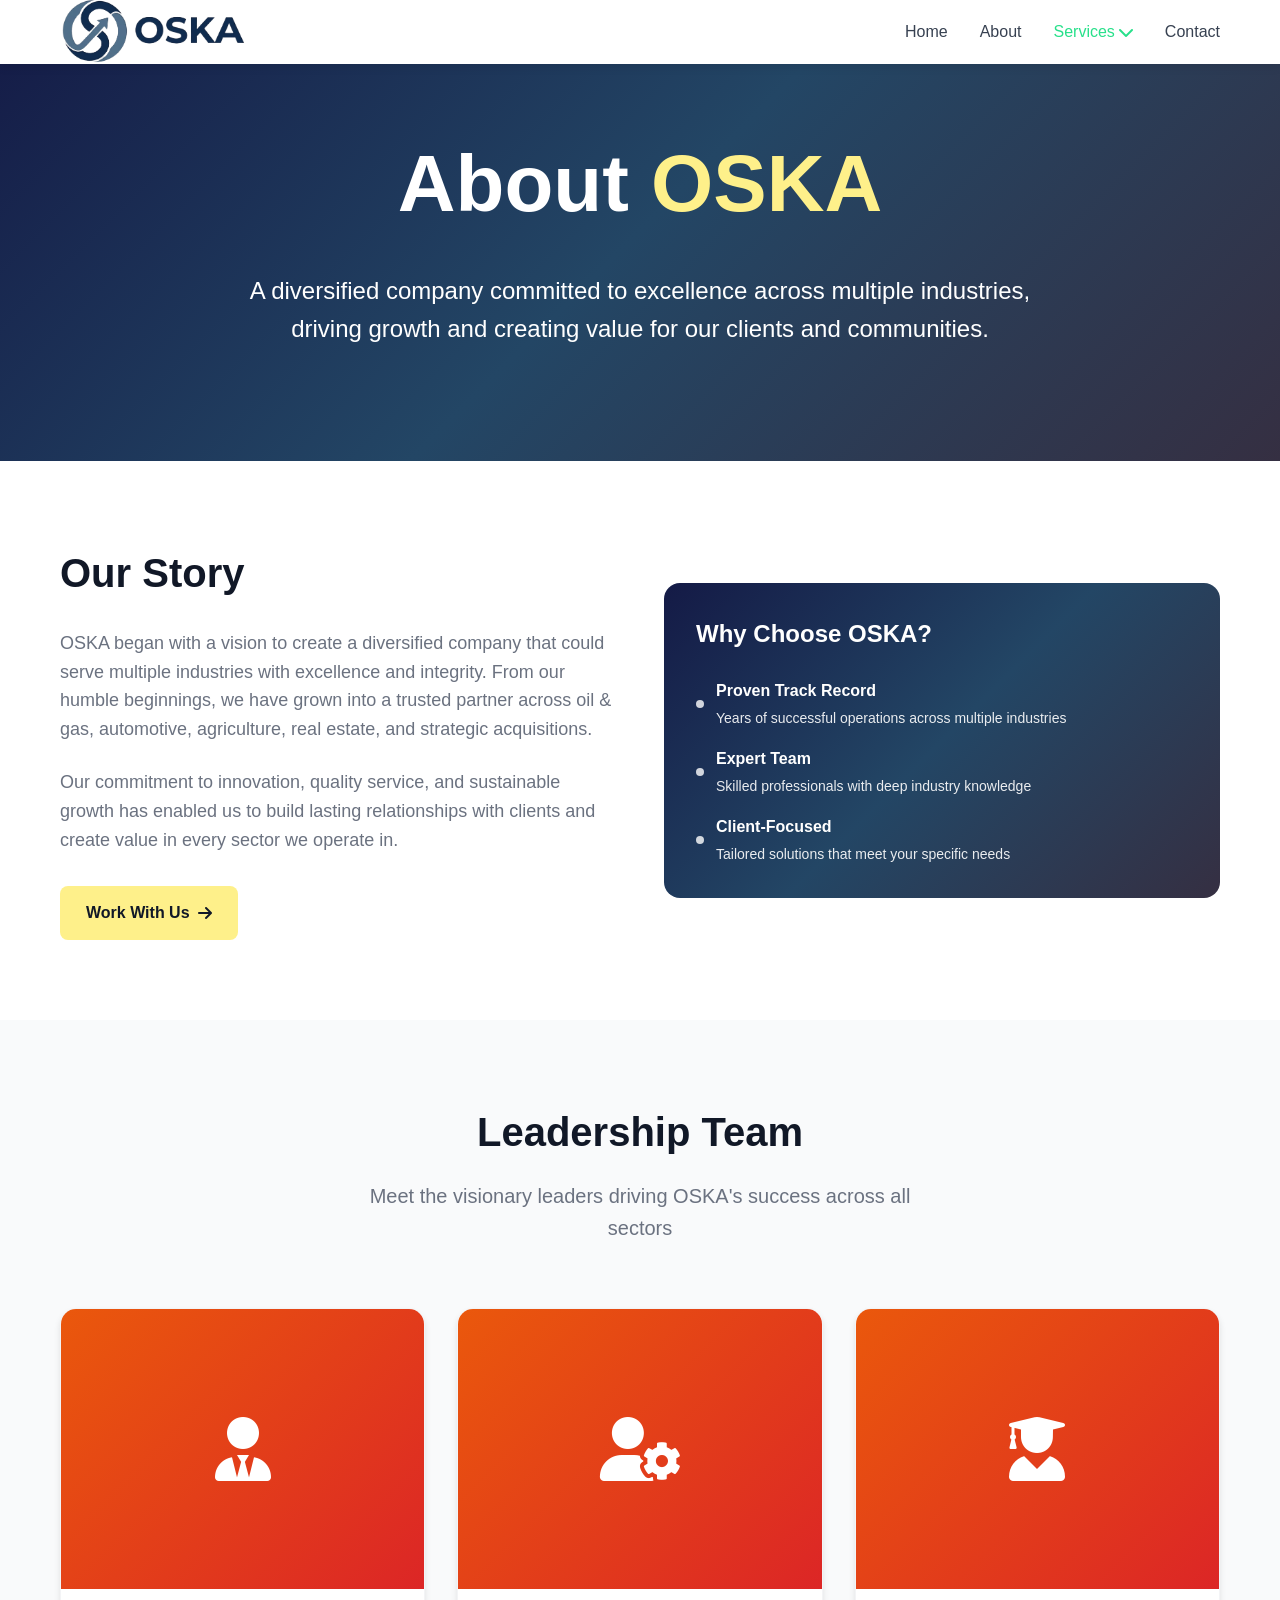
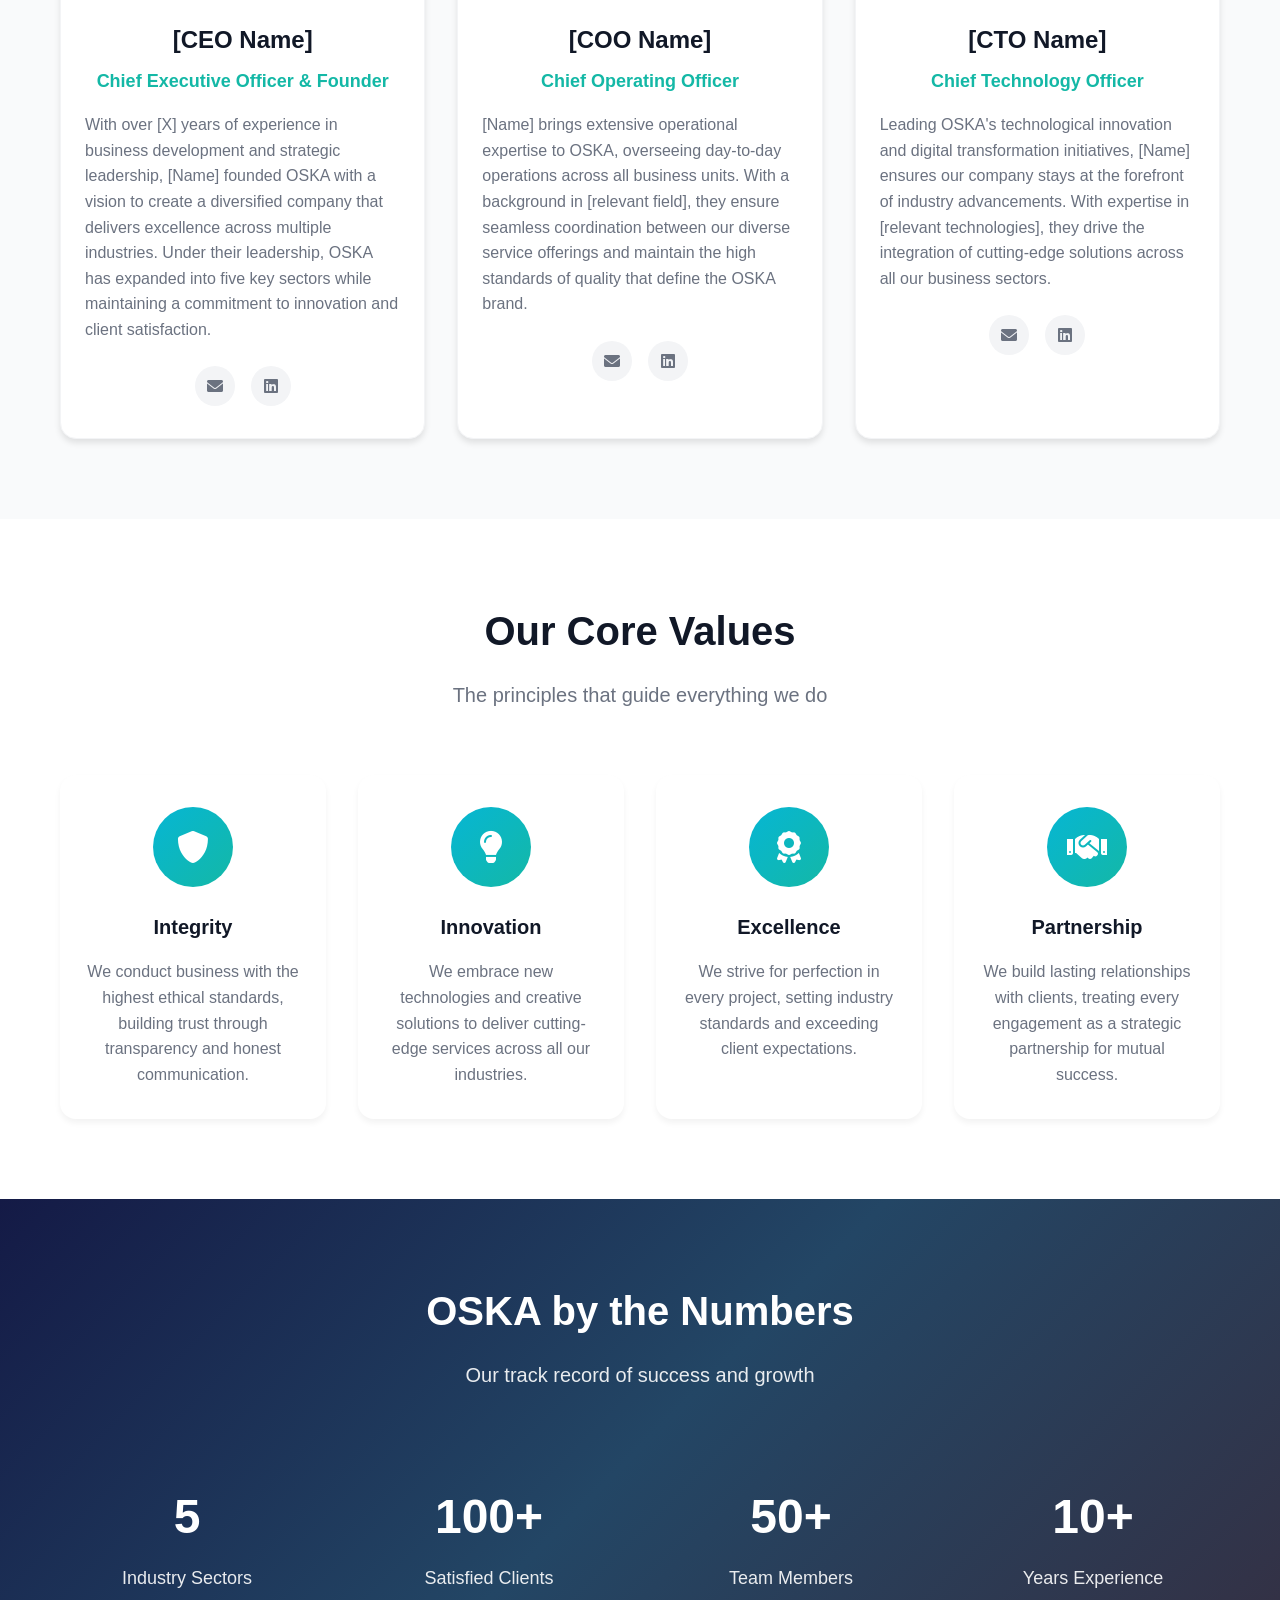
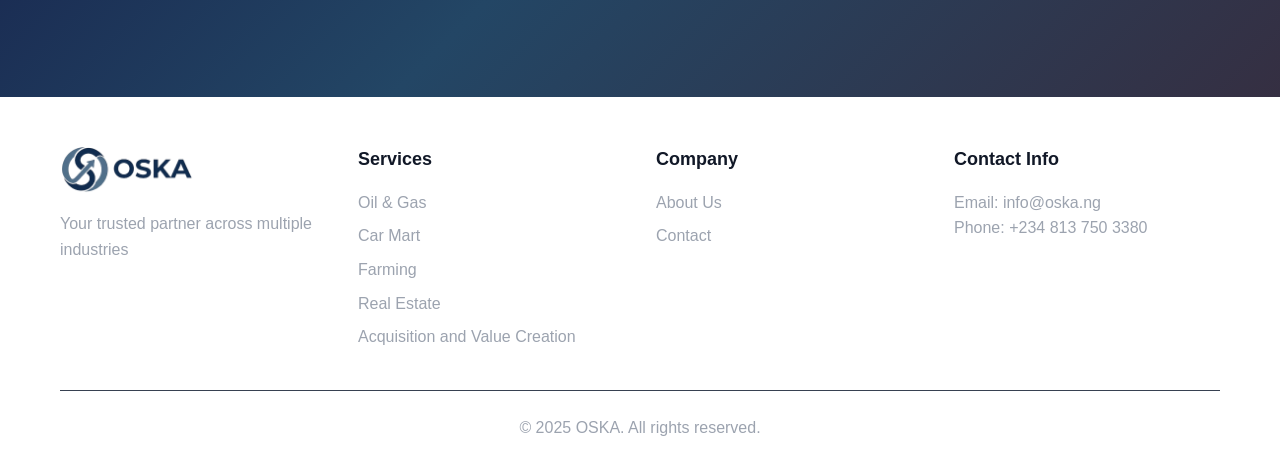
==== about.html @ 134cf992 "first commit" ====
<!doctype html>
<html lang="en">
  <head>
    <meta charset="UTF-8" />
    <meta name="viewport" content="width=device-width, initial-scale=1.0" />
    <title>About OSKA - Leadership & Company Profile</title>
    <link rel="stylesheet" href="styles.css" />
    <link
      href="https://cdnjs.cloudflare.com/ajax/libs/font-awesome/6.0.0/css/all.min.css"
      rel="stylesheet"
    />
    <style>
      /* Additional styles for leadership section */
      .leadership-grid {
        display: grid;
        grid-template-columns: repeat(auto-fit, minmax(320px, 1fr));
        gap: 32px;
      }

      .leader-card {
        background: white;
        border-radius: 16px;
        overflow: hidden;
        box-shadow: 0 4px 6px rgba(0, 0, 0, 0.1);
        transition: all 0.3s;
        border: 1px solid #f3f4f6;
      }

      .leader-card:hover {
        transform: translateY(-8px);
        box-shadow: 0 20px 25px rgba(0, 0, 0, 0.15);
      }

      .leader-image {
        width: 100%;
        height: 280px;
        background: linear-gradient(135deg, #ea580c, #dc2626);
        display: flex;
        align-items: center;
        justify-content: center;
        color: white;
        font-size: 4rem;
        position: relative;
      }

      .leader-image.coo {
        background: linear-gradient(135deg, #8b5cf6, #ec4899);
      }

      .leader-image.cto {
        background: linear-gradient(135deg, #06b6d4, #14b8a6);
      }

      .leader-info {
        padding: 32px 24px;
        text-align: center;
      }

      .leader-name {
        font-size: 1.5rem;
        font-weight: bold;
        color: #111827;
        margin-bottom: 8px;
      }

      .leader-title {
        font-size: 1.125rem;
        color: #14b8a6;
        font-weight: 600;
        margin-bottom: 16px;
      }

      .leader-bio {
        color: #6b7280;
        line-height: 1.6;
        margin-bottom: 24px;
        text-align: left;
      }

      .leader-contact {
        display: flex;
        justify-content: center;
        gap: 16px;
      }

      .contact-link {
        width: 40px;
        height: 40px;
        border-radius: 50%;
        background: #f3f4f6;
        display: flex;
        align-items: center;
        justify-content: center;
        color: #6b7280;
        text-decoration: none;
        transition: all 0.3s;
      }

      .contact-link:hover {
        background: #ea580c;
        color: white;
        transform: translateY(-2px);
      }

      .stats-section {
        background: linear-gradient(135deg, #141a46, #234665, #352f42);
        color: white;
        text-align: center;
      }

      .stats-grid {
        display: grid;
        grid-template-columns: repeat(auto-fit, minmax(200px, 1fr));
        gap: 48px;
      }

      .stat-item {
        padding: 24px;
      }

      .stat-number {
        font-size: 3rem;
        font-weight: bold;
        margin-bottom: 8px;
        display: block;
      }

      .stat-label {
        font-size: 1.125rem;
        opacity: 0.9;
      }

      @media (max-width: 768px) {
        .leadership-grid {
          grid-template-columns: 1fr;
        }

        .stats-grid {
          grid-template-columns: repeat(2, 1fr);
          gap: 32px;
        }
      }
    </style>
  </head>
  <body>
    <!-- Navigation -->
    <nav class="navbar">
      <div class="nav-container">
        <div class="nav-brand">
          <a href="index.html" class="brand-link">
            <img src="assets/oska-logo.png" alt="OSKA Logo" class="logo-img" />
          </a>
        </div>
        <div class="nav-menu" id="nav-menu">
          <a href="index.html" class="nav-link">Home</a>
          <a href="about.html" class="nav-link active">About</a>
          <div class="nav-dropdown">
            <a href="#" class="nav-link dropdown-toggle"
              >Services <i class="fas fa-chevron-down"></i
            ></a>
            <div class="dropdown-menu">
              <a href="services/oil-gas.html" class="dropdown-item"
                >Oil & Gas Services</a
              >
              <a href="services/car-mart.html" class="dropdown-item"
                >Car Mart</a
              >
              <a href="services/farming.html" class="dropdown-item"
                >Farming Concepts</a
              >
              <a href="services/bricks-keys.html" class="dropdown-item"
                >Bricks & Keys</a
              >
              <a href="services/acquisition.html" class="dropdown-item"
                >Acquisition & Value Creation</a
              >
            </div>
          </div>
          <a href="contact.html" class="nav-link">Contact</a>
        </div>
        <div class="nav-toggle" id="nav-toggle">
          <span class="bar"></span>
          <span class="bar"></span>
          <span class="bar"></span>
        </div>
      </div>
    </nav>

    <!-- Hero Section -->
    <section class="hero hero-about">
      <div class="container">
        <div class="hero-content">
          <h1 class="hero-title">About <span class="highlight">OSKA</span></h1>
          <p class="hero-subtitle">
            A diversified company committed to excellence across multiple
            industries, driving growth and creating value for our clients and
            communities.
          </p>
        </div>
      </div>
    </section>

    <!-- Company Story Section -->
    <section class="section">
      <div class="container">
        <div class="features-grid">
          <div>
            <h2
              class="section-title"
              style="text-align: left; margin-bottom: 24px"
            >
              Our Story
            </h2>
            <p style="font-size: 1.125rem; color: #6b7280; margin-bottom: 24px">
              OSKA began with a vision to create a diversified company that
              could serve multiple industries with excellence and integrity.
              From our humble beginnings, we have grown into a trusted partner
              across oil & gas, automotive, agriculture, real estate, and
              strategic acquisitions.
            </p>
            <p style="font-size: 1.125rem; color: #6b7280; margin-bottom: 32px">
              Our commitment to innovation, quality service, and sustainable
              growth has enabled us to build lasting relationships with clients
              and create value in every sector we operate in.
            </p>
            <a href="contact.html" class="btn btn-primary">
              Work With Us
              <i class="fas fa-arrow-right"></i>
            </a>
          </div>
          <div class="feature-highlight">
            <h3>Why Choose OSKA?</h3>
            <ul class="highlight-list">
              <li class="highlight-item">
                <div class="highlight-bullet"></div>
                <div>
                  <h4 style="font-weight: 600; margin-bottom: 4px">
                    Proven Track Record
                  </h4>
                  <p style="font-size: 0.875rem; opacity: 0.9">
                    Years of successful operations across multiple industries
                  </p>
                </div>
              </li>
              <li class="highlight-item">
                <div class="highlight-bullet"></div>
                <div>
                  <h4 style="font-weight: 600; margin-bottom: 4px">
                    Expert Team
                  </h4>
                  <p style="font-size: 0.875rem; opacity: 0.9">
                    Skilled professionals with deep industry knowledge
                  </p>
                </div>
              </li>
              <li class="highlight-item">
                <div class="highlight-bullet"></div>
                <div>
                  <h4 style="font-weight: 600; margin-bottom: 4px">
                    Client-Focused
                  </h4>
                  <p style="font-size: 0.875rem; opacity: 0.9">
                    Tailored solutions that meet your specific needs
                  </p>
                </div>
              </li>
            </ul>
          </div>
        </div>
      </div>
    </section>

    <!-- Leadership Team Section -->
    <section class="features-section">
      <div class="container">
        <div class="section-header">
          <h2 class="section-title">Leadership Team</h2>
          <p class="section-subtitle">
            Meet the visionary leaders driving OSKA's success across all sectors
          </p>
        </div>
        <div class="leadership-grid">
          <!-- CEO/Founder -->
          <div class="leader-card">
            <div class="leader-image">
              <i class="fas fa-user-tie"></i>
            </div>
            <div class="leader-info">
              <h3 class="leader-name">[CEO Name]</h3>
              <p class="leader-title">Chief Executive Officer & Founder</p>
              <p class="leader-bio">
                With over [X] years of experience in business development and
                strategic leadership, [Name] founded OSKA with a vision to
                create a diversified company that delivers excellence across
                multiple industries. Under their leadership, OSKA has expanded
                into five key sectors while maintaining a commitment to
                innovation and client satisfaction.
              </p>
              <div class="leader-contact">
                <a href="mailto:ceo@oska.ng" class="contact-link">
                  <i class="fas fa-envelope"></i>
                </a>
                <a href="#" class="contact-link">
                  <i class="fab fa-linkedin"></i>
                </a>
              </div>
            </div>
          </div>

          <!-- COO -->
          <div class="leader-card">
            <div class="leader-image">
              <i class="fas fa-user-cog"></i>
              <!-- Replace with actual image: <img src="images/coo-photo.jpg" alt="COO Name"> -->
            </div>
            <div class="leader-info">
              <h3 class="leader-name">[COO Name]</h3>
              <p class="leader-title">Chief Operating Officer</p>
              <p class="leader-bio">
                [Name] brings extensive operational expertise to OSKA,
                overseeing day-to-day operations across all business units. With
                a background in [relevant field], they ensure seamless
                coordination between our diverse service offerings and maintain
                the high standards of quality that define the OSKA brand.
              </p>
              <div class="leader-contact">
                <a href="mailto:operations@oska.ng" class="contact-link">
                  <i class="fas fa-envelope"></i>
                </a>
                <a href="#" class="contact-link">
                  <i class="fab fa-linkedin"></i>
                </a>
              </div>
            </div>
          </div>

          <!-- CTO/Technical Director -->
          <div class="leader-card">
            <div class="leader-image">
              <i class="fas fa-user-graduate"></i>
              <!-- Replace with actual image: <img src="images/cto-photo.jpg" alt="CTO Name"> -->
            </div>
            <div class="leader-info">
              <h3 class="leader-name">[CTO Name]</h3>
              <p class="leader-title">Chief Technology Officer</p>
              <p class="leader-bio">
                Leading OSKA's technological innovation and digital
                transformation initiatives, [Name] ensures our company stays at
                the forefront of industry advancements. With expertise in
                [relevant technologies], they drive the integration of
                cutting-edge solutions across all our business sectors.
              </p>
              <div class="leader-contact">
                <a href="mailto:technology@oska.ng" class="contact-link">
                  <i class="fas fa-envelope"></i>
                </a>
                <a href="#" class="contact-link">
                  <i class="fab fa-linkedin"></i>
                </a>
              </div>
            </div>
          </div>
        </div>
      </div>
    </section>

    <!-- Company Values Section -->
    <section class="section">
      <div class="container">
        <div class="section-header">
          <h2 class="section-title">Our Core Values</h2>
          <p class="section-subtitle">
            The principles that guide everything we do
          </p>
        </div>
        <div class="values-grid">
          <div class="value-item">
            <div class="value-icon">
              <i class="fas fa-shield-alt"></i>
            </div>
            <h3 class="value-title">Integrity</h3>
            <p class="value-description">
              We conduct business with the highest ethical standards, building
              trust through transparency and honest communication.
            </p>
          </div>

          <div class="value-item">
            <div class="value-icon">
              <i class="fas fa-lightbulb"></i>
            </div>
            <h3 class="value-title">Innovation</h3>
            <p class="value-description">
              We embrace new technologies and creative solutions to deliver
              cutting-edge services across all our industries.
            </p>
          </div>

          <div class="value-item">
            <div class="value-icon">
              <i class="fas fa-award"></i>
            </div>
            <h3 class="value-title">Excellence</h3>
            <p class="value-description">
              We strive for perfection in every project, setting industry
              standards and exceeding client expectations.
            </p>
          </div>

          <div class="value-item">
            <div class="value-icon">
              <i class="fas fa-handshake"></i>
            </div>
            <h3 class="value-title">Partnership</h3>
            <p class="value-description">
              We build lasting relationships with clients, treating every
              engagement as a strategic partnership for mutual success.
            </p>
          </div>
        </div>
      </div>
    </section>

    <!-- Company Stats Section -->
    <section class="section stats-section">
      <div class="container">
        <div class="section-header">
          <h2 class="section-title" style="color: white">
            OSKA by the Numbers
          </h2>
          <p class="section-subtitle" style="color: rgba(255, 255, 255, 0.9)">
            Our track record of success and growth
          </p>
        </div>
        <div class="stats-grid">
          <div class="stat-item">
            <span class="stat-number">5</span>
            <span class="stat-label">Industry Sectors</span>
          </div>
          <div class="stat-item">
            <span class="stat-number">100+</span>
            <span class="stat-label">Satisfied Clients</span>
          </div>
          <div class="stat-item">
            <span class="stat-number">50+</span>
            <span class="stat-label">Team Members</span>
          </div>
          <div class="stat-item">
            <span class="stat-number">10+</span>
            <span class="stat-label">Years Experience</span>
          </div>
        </div>
      </div>
    </section>

    <!-- Footer -->
    <footer class="footer">
      <div class="container">
        <div class="footer-content">
          <div class="footer-section">
            <div class="footer-brand">
              <img
                src="assets/oska-logo.png"
                alt="OSKA Logo"
                class="logo-img"
              />
            </div>
            <p>Your trusted partner across multiple industries</p>
          </div>
          <div class="footer-section">
            <h3>Services</h3>
            <ul>
              <li><a href="services/oil-gas.html">Oil & Gas</a></li>
              <li><a href="services/car-mart.html">Car Mart</a></li>
              <li><a href="services/farming.html">Farming</a></li>
              <li><a href="services/bricks-keys.html">Real Estate</a></li>
              <li>
                <a href="services/acquisition.html"
                  >Acquisition and Value Creation</a
                >
              </li>
            </ul>
          </div>
          <div class="footer-section">
            <h3>Company</h3>
            <ul>
              <li><a href="about.html">About Us</a></li>
              <li><a href="contact.html">Contact</a></li>
            </ul>
          </div>
          <div class="footer-section">
            <h3>Contact Info</h3>
            <p>
              Email: info@oska.ng<br />
              Phone: +234 813 750 3380
            </p>
          </div>
        </div>
        <div class="footer-bottom">
          <p>&copy; 2025 OSKA. All rights reserved.</p>
        </div>
      </div>
    </footer>

    <script src="script.js"></script>
  </body>
</html>
---- styles.css ----
/* Reset and Base Styles */
* {
  margin: 0;
  padding: 0;
  box-sizing: border-box;
}

body {
  font-family:
    -apple-system, BlinkMacSystemFont, "Segoe UI", Roboto, sans-serif;
  line-height: 1.6;
  color: #333;
}

.container {
  max-width: 1200px;
  margin: 0 auto;
  padding: 0 20px;
}

/* Navigation */
.navbar {
  background: white;
  box-shadow: 0 2px 10px rgba(0, 0, 0, 0.1);
  position: fixed;
  top: 0;
  width: 100%;
  z-index: 1000;
}

.nav-container {
  max-width: 1200px;
  margin: 0 auto;
  padding: 0 20px;
  display: flex;
  justify-content: space-between;
  align-items: center;
  height: 64px;
}

.nav-brand .brand-link {
  display: flex;
  align-items: center;
  text-decoration: none;
  color: #ea580c;
  font-size: 24px;
  font-weight: bold;
}

.nav-brand .logo-img {
  height: 70px;
  width: auto;
  margin-right: 8px;
}

.nav-brand i {
  margin-right: 8px;
  font-size: 28px;
}

.brand-text {
  background: linear-gradient(135deg, #ea580c, #dc2626);
  -webkit-background-clip: text;
  -webkit-text-fill-color: transparent;
  background-clip: text;
}

.nav-menu {
  display: flex;
  align-items: center;
  gap: 32px;
}

.nav-link {
  text-decoration: none;
  color: #374151;
  font-weight: 500;
  transition: color 0.3s;
  position: relative;
}

.nav-link:hover,
.nav-link.active {
  color: #27e08a;
}

.nav-dropdown {
  position: relative;
}

.dropdown-toggle {
  display: flex;
  align-items: center;
  gap: 4px;
}

.dropdown-menu {
  position: absolute;
  top: 100%;
  left: 0;
  background: white;
  box-shadow: 0 10px 25px rgba(0, 0, 0, 0.1);
  border-radius: 8px;
  padding: 8px 0;
  min-width: 250px;
  opacity: 0;
  visibility: hidden;
  transform: translateY(-10px);
  transition: all 0.3s;
}

.nav-dropdown:hover .dropdown-menu {
  opacity: 1;
  visibility: visible;
  transform: translateY(0);
}

.dropdown-item {
  display: block;
  padding: 12px 16px;
  text-decoration: none;
  color: #374151;
  font-size: 14px;
  transition: background 0.3s;
}

.dropdown-item:hover {
  background: #f3f4f6;
}

.nav-toggle {
  display: none;
  flex-direction: column;
  cursor: pointer;
}

.bar {
  width: 25px;
  height: 3px;
  background: #374151;
  margin: 3px 0;
  transition: 0.3s;
}

/* Hero Sections */
.hero {
  padding: 120px 0 80px;
  text-align: center;
  color: white;
}

.hero-home {
  background: linear-gradient(135deg, #141a46, #234665, #352f42);
}

.hero-about {
  background: linear-gradient(135deg, #141a46, #234665, #352f42);
}

.hero-contact {
  background: linear-gradient(135deg, #141a46, #234665, #352f42);
}

.hero-oil-gas {
  background:
    linear-gradient(rgba(0, 0, 0, 0.6), rgba(0, 0, 0, 0.4)),
    url("https://images.unsplash.com/photo-1578662996442-48f60103fc96?ixlib=rb-4.0.3&auto=format&fit=crop&w=2070&q=80")
      center / cover;
}

.hero-car-mart {
  background:
    linear-gradient(rgba(0, 0, 0, 0.5), rgba(0, 0, 0, 0.3)),
    url("https://images.unsplash.com/photo-1558618666-fcd25c85cd64?ixlib=rb-4.0.3&auto=format&fit=crop&w=2070&q=80")
      center / cover;
}

.hero-farming {
  background:
    linear-gradient(rgba(0, 0, 0, 0.4), rgba(0, 0, 0, 0.2)),
    url("https://images.unsplash.com/photo-1500937386664-56d1dfef3854?ixlib=rb-4.0.3&auto=format&fit=crop&w=2070&q=80")
      center / cover;
}

.hero-bricks-keys {
  background:
    linear-gradient(rgba(0, 0, 0, 0.5), rgba(0, 0, 0, 0.3)),
    url("https://images.unsplash.com/photo-1560518883-ce09059eeffa?ixlib=rb-4.0.3&auto=format&fit=crop&w=2070&q=80")
      center / cover;
}

.hero-acquisition {
  background:
    linear-gradient(rgba(0, 0, 0, 0.6), rgba(0, 0, 0, 0.4)),
    url("https://images.unsplash.com/photo-1507003211169-0a1dd7228f2d?ixlib=rb-4.0.3&auto=format&fit=crop&w=2070&q=80")
      center / cover;
}

.hero-title {
  font-size: clamp(3rem, 8vw, 5rem);
  font-weight: bold;
  margin-bottom: 24px;
}

.highlight {
  color: #fef08a;
}

.hero-subtitle {
  font-size: clamp(1.125rem, 3vw, 1.5rem);
  margin-bottom: 32px;
  max-width: 800px;
  margin-left: auto;
  margin-right: auto;
}

.hero-buttons {
  display: flex;
  gap: 16px;
  justify-content: center;
  flex-wrap: wrap;
}

/* Buttons */
.btn {
  display: inline-flex;
  align-items: center;
  gap: 8px;
  padding: 12px 24px;
  border-radius: 8px;
  text-decoration: none;
  font-weight: 600;
  transition: all 0.3s;
  border: 2px solid transparent;
}

.btn-primary {
  background: #fef08a;
  color: #111827;
}

.btn-primary:hover {
  background: #fbbf24;
  transform: translateY(-2px);
}

.btn-outline {
  border: 2px solid white;
  color: white;
}

.btn-outline:hover {
  background: white;
  color: #111827;
}

.btn-white {
  background: white;
  color: #8b5cf6;
}

.btn-white:hover {
  background: #f3f4f6;
}

/* Sections */
.section {
  padding: 80px 0;
}

.services-section {
  padding: 80px 0;
  background: #f9fafb;
}

.section-header {
  text-align: center;
  margin-bottom: 64px;
}

.section-title {
  font-size: 2.5rem;
  font-weight: bold;
  color: #111827;
  margin-bottom: 16px;
}

.section-subtitle {
  font-size: 1.25rem;
  color: #6b7280;
  max-width: 600px;
  margin: 0 auto;
}

/* Service Cards */
.services-grid {
  display: grid;
  grid-template-columns: repeat(auto-fit, minmax(300px, 1fr));
  gap: 32px;
}

.service-card {
  background: white;
  border-radius: 12px;
  overflow: hidden;
  box-shadow: 0 4px 6px rgba(0, 0, 0, 0.1);
  transition: all 0.3s;
}

.service-card:hover {
  transform: translateY(-8px);
  box-shadow: 0 20px 25px rgba(0, 0, 0, 0.15);
}

.service-header {
  padding: 24px;
  color: white;
  text-align: center;
}

.service-header i {
  font-size: 3rem;
  margin-bottom: 16px;
  display: block;
}

.service-header h3 {
  font-size: 1.25rem;
  font-weight: bold;
}

.service-content {
  padding: 24px;
}

.service-content p {
  color: #6b7280;
  margin-bottom: 24px;
}

/* Background Gradients */
.bg-orange {
  background: linear-gradient(135deg, #141a46, #234665, #352f42);
}

.bg-purple {
  background: linear-gradient(135deg, #141a46, #234665, #352f42);
}

.bg-green {
  background: linear-gradient(135deg, #141a46, #234665, #352f42);
}

.bg-yellow {
  background: linear-gradient(135deg, #141a46, #234665, #352f42);
}

.bg-cyan {
  background: linear-gradient(135deg, #141a46, #234665, #352f42);
}

.bg-purple-gradient {
  background: linear-gradient(135deg, #141a46, #234665, #352f42);
}

/* CTA Section */
.cta-section {
  padding: 64px 0;
  text-align: center;
  color: white;
}

.cta-content h2 {
  font-size: 2.5rem;
  font-weight: bold;
  margin-bottom: 16px;
}

.cta-content p {
  font-size: 1.25rem;
  margin-bottom: 32px;
  max-width: 600px;
  margin-left: auto;
  margin-right: auto;
}

/* Footer */
.footer {
  background: white;
  color: #111827;
  padding: 48px 0 24px;
}

.footer-content {
  display: grid;
  grid-template-columns: repeat(auto-fit, minmax(250px, 1fr));
  gap: 32px;
  margin-bottom: 32px;
}

.footer-brand {
  display: flex;
  align-items: center;
  gap: 8px;
  font-size: 24px;
  font-weight: bold;
  margin-bottom: 16px;
}

.footer-brand .logo-img {
  height: 50px;
  width: auto;
}

.footer-brand i {
  color: #ea580c;
}

.footer-section h3 {
  font-size: 1.125rem;
  font-weight: 600;
  margin-bottom: 16px;
}

.footer-section ul {
  list-style: none;
}

.footer-section ul li {
  margin-bottom: 8px;
}

.footer-section a {
  color: #9ca3af;
  text-decoration: none;
  transition: color 0.3s;
}

.footer-section a:hover {
  color: white;
}

.footer-section p {
  color: #9ca3af;
}

.footer-bottom {
  border-top: 1px solid #374151;
  padding-top: 24px;
  text-align: center;
  color: #9ca3af;
}

/* Form Styles */
.form-section {
  padding: 80px 0;
}

.form-grid {
  display: grid;
  grid-template-columns: 1fr 1fr;
  gap: 48px;
  align-items: start;
}

.form-card {
  background: white;
  padding: 32px;
  border-radius: 12px;
  box-shadow: 0 4px 6px rgba(0, 0, 0, 0.1);
}

.form-group {
  margin-bottom: 24px;
}

.form-group label {
  display: block;
  margin-bottom: 8px;
  font-weight: 500;
  color: #374151;
}

.form-group input,
.form-group select,
.form-group textarea {
  width: 100%;
  padding: 12px;
  border: 2px solid #d1d5db;
  border-radius: 8px;
  font-size: 16px;
  transition: border-color 0.3s;
}

.form-group input:focus,
.form-group select:focus,
.form-group textarea:focus {
  outline: none;
  border-color: #ea580c;
}

.form-row {
  display: grid;
  grid-template-columns: 1fr 1fr;
  gap: 16px;
}

.contact-info {
  display: flex;
  flex-direction: column;
  gap: 24px;
}

.contact-card {
  background: white;
  padding: 24px;
  border-radius: 12px;
  box-shadow: 0 4px 6px rgba(0, 0, 0, 0.1);
  border-left: 4px solid #ea580c;
}

.contact-card-header {
  display: flex;
  align-items: center;
  gap: 16px;
  margin-bottom: 12px;
}

.contact-icon {
  width: 48px;
  height: 48px;
  border-radius: 50%;
  display: flex;
  align-items: center;
  justify-content: center;
  font-size: 20px;
}

.contact-icon.email {
  background: #fef3e2;
  color: #ea580c;
}

.contact-icon.phone {
  background: #f0fdf4;
  color: #10b981;
}

.contact-icon.location {
  background: #faf5ff;
  color: #8b5cf6;
}

.contact-icon.hours {
  background: #ecfeff;
  color: #06b6d4;
}

/* Feature Sections */
.features-section {
  padding: 80px 0;
  background: #f9fafb;
}

.features-grid {
  display: grid;
  grid-template-columns: 1fr 1fr;
  gap: 48px;
  align-items: center;
}

.feature-list {
  display: flex;
  flex-direction: column;
  gap: 24px;
}

.feature-item {
  display: flex;
  align-items: flex-start;
  gap: 16px;
}

.feature-icon {
  width: 40px;
  height: 40px;
  border-radius: 50%;
  display: flex;
  align-items: center;
  justify-content: center;
  flex-shrink: 0;
}

.feature-content h3 {
  font-size: 1.125rem;
  font-weight: 600;
  color: #111827;
  margin-bottom: 4px;
}

.feature-content p {
  color: #6b7280;
}

.feature-highlight {
  background: linear-gradient(135deg, #141a46, #234665, #352f42);
  color: white;
  padding: 32px;
  border-radius: 16px;
}

.feature-highlight h3 {
  font-size: 1.5rem;
  font-weight: bold;
  margin-bottom: 24px;
}

.highlight-list {
  list-style: none;
  display: flex;
  flex-direction: column;
  gap: 16px;
}

.highlight-item {
  display: flex;
  align-items: center;
  gap: 12px;
}

.highlight-bullet {
  width: 8px;
  height: 8px;
  background: white;
  border-radius: 50%;
  opacity: 0.8;
}

/* Process Section */
.process-section {
  padding: 80px 0;
  background: #f9fafb;
}

.process-grid {
  display: grid;
  grid-template-columns: repeat(auto-fit, minmax(250px, 1fr));
  gap: 32px;
}

.process-step {
  text-align: center;
}

.process-number {
  width: 64px;
  height: 64px;
  border-radius: 50%;
  background: linear-gradient(135deg, #06b6d4, #14b8a6);
  color: white;
  display: flex;
  align-items: center;
  justify-content: center;
  font-size: 24px;
  font-weight: bold;
  margin: 0 auto 16px;
}

.process-step h3 {
  font-size: 1.125rem;
  font-weight: 600;
  color: #111827;
  margin-bottom: 8px;
}

.process-step p {
  color: #6b7280;
}

/* Values Section */
.values-grid {
  display: grid;
  grid-template-columns: repeat(auto-fit, minmax(250px, 1fr));
  gap: 32px;
}

.value-item {
  text-align: center;
  padding: 32px 24px;
  background: white;
  border-radius: 16px;
  box-shadow: 0 4px 6px rgba(0, 0, 0, 0.05);
  transition: all 0.3s;
}

.value-item:hover {
  transform: translateY(-5px);
  box-shadow: 0 10px 25px rgba(0, 0, 0, 0.1);
}

.value-icon {
  width: 80px;
  height: 80px;
  border-radius: 50%;
  background: linear-gradient(135deg, #06b6d4, #14b8a6);
  color: white;
  display: flex;
  align-items: center;
  justify-content: center;
  font-size: 2rem;
  margin: 0 auto 24px;
}

.value-title {
  font-size: 1.25rem;
  font-weight: bold;
  color: #111827;
  margin-bottom: 16px;
}

.value-description {
  color: #6b7280;
  line-height: 1.6;
}

/* Responsive Design */
@media (max-width: 768px) {
  .nav-menu {
    position: fixed;
    left: -100%;
    top: 64px;
    flex-direction: column;
    background-color: white;
    width: 100%;
    text-align: center;
    transition: 0.3s;
    box-shadow: 0 10px 27px rgba(0, 0, 0, 0.05);
    padding: 20px 0;
  }

  .nav-menu.active {
    left: 0;
  }

  .nav-toggle {
    display: flex;
  }

  .nav-toggle.active .bar:nth-child(2) {
    opacity: 0;
  }

  .nav-toggle.active .bar:nth-child(1) {
    transform: translateY(8px) rotate(45deg);
  }

  .nav-toggle.active .bar:nth-child(3) {
    transform: translateY(-8px) rotate(-45deg);
  }

  .dropdown-menu {
    position: static;
    opacity: 1;
    visibility: visible;
    transform: none;
    box-shadow: none;
    background: #f9fafb;
    margin-top: 8px;
  }

  .hero-buttons {
    flex-direction: column;
    align-items: center;
  }

  .form-grid {
    grid-template-columns: 1fr;
  }

  .features-grid {
    grid-template-columns: 1fr;
  }

  .form-row {
    grid-template-columns: 1fr;
  }

  .section-title {
    font-size: 2rem;
  }

  .hero-title {
    font-size: 2.5rem;
  }
}

@media (max-width: 480px) {
  .container {
    padding: 0 16px;
  }

  .hero {
    padding: 100px 0 60px;
  }

  .section {
    padding: 60px 0;
  }

  .services-section {
    padding: 60px 0;
  }
}

/* Smooth scrolling */
html {
  scroll-behavior: smooth;
}

/* Loading animation */
.fade-in {
  opacity: 0;
  transform: translateY(30px);
  transition: all 0.6s ease;
}

.fade-in.visible {
  opacity: 1;
  transform: translateY(0);
}
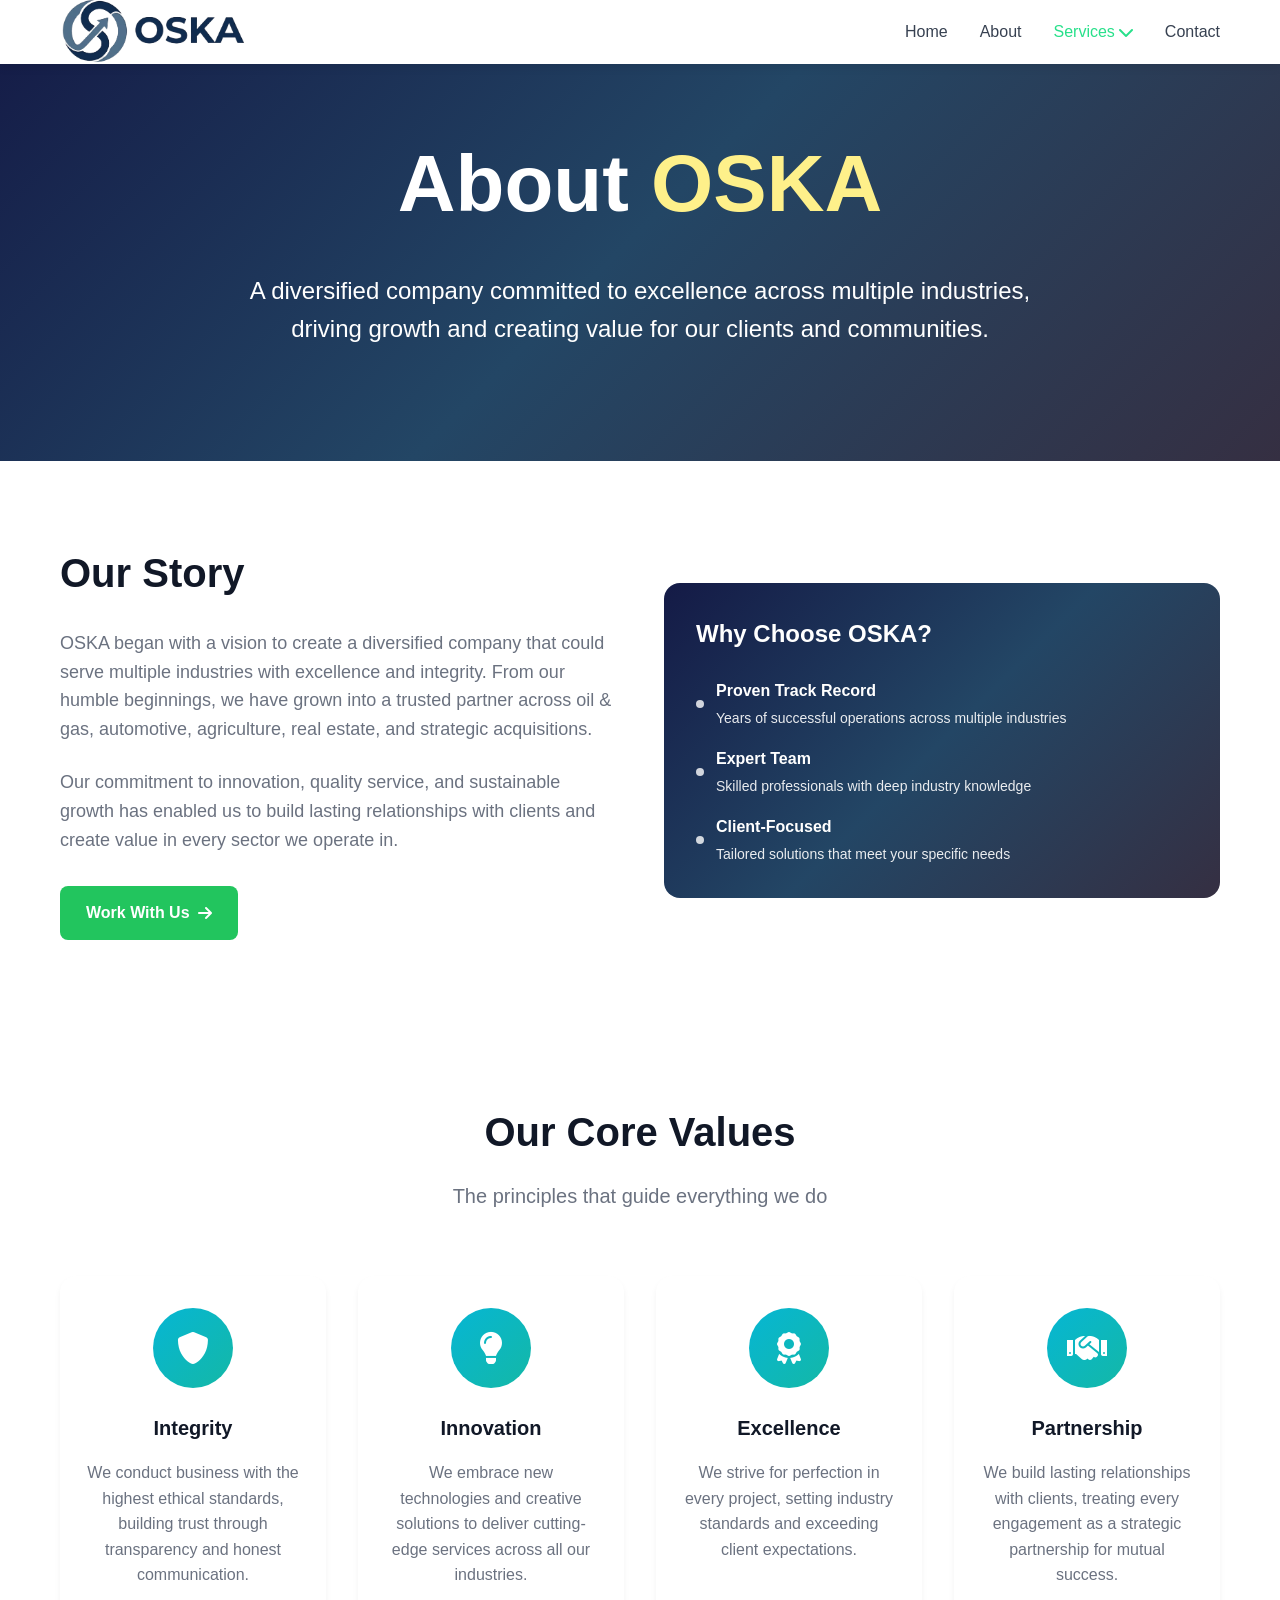
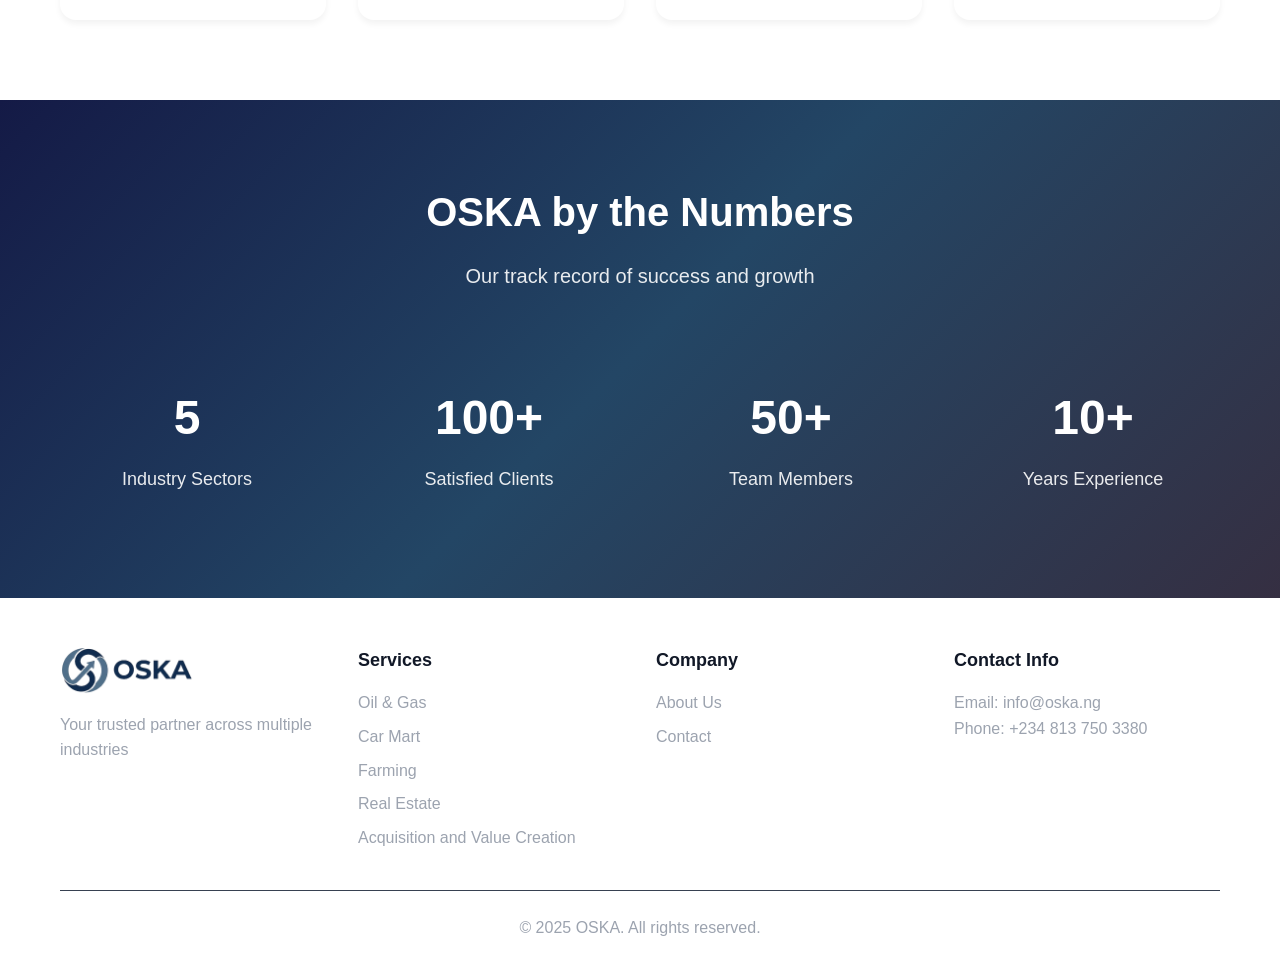
==== commit 83efeeb8: "update" ====
--- a/about.html
+++ b/about.html
@@ -270,100 +270,6 @@
       </div>
     </section>
 
-    <!-- Leadership Team Section -->
-    <section class="features-section">
-      <div class="container">
-        <div class="section-header">
-          <h2 class="section-title">Leadership Team</h2>
-          <p class="section-subtitle">
-            Meet the visionary leaders driving OSKA's success across all sectors
-          </p>
-        </div>
-        <div class="leadership-grid">
-          <!-- CEO/Founder -->
-          <div class="leader-card">
-            <div class="leader-image">
-              <i class="fas fa-user-tie"></i>
-            </div>
-            <div class="leader-info">
-              <h3 class="leader-name">[CEO Name]</h3>
-              <p class="leader-title">Chief Executive Officer & Founder</p>
-              <p class="leader-bio">
-                With over [X] years of experience in business development and
-                strategic leadership, [Name] founded OSKA with a vision to
-                create a diversified company that delivers excellence across
-                multiple industries. Under their leadership, OSKA has expanded
-                into five key sectors while maintaining a commitment to
-                innovation and client satisfaction.
-              </p>
-              <div class="leader-contact">
-                <a href="mailto:ceo@oska.ng" class="contact-link">
-                  <i class="fas fa-envelope"></i>
-                </a>
-                <a href="#" class="contact-link">
-                  <i class="fab fa-linkedin"></i>
-                </a>
-              </div>
-            </div>
-          </div>
-
-          <!-- COO -->
-          <div class="leader-card">
-            <div class="leader-image">
-              <i class="fas fa-user-cog"></i>
-              <!-- Replace with actual image: <img src="images/coo-photo.jpg" alt="COO Name"> -->
-            </div>
-            <div class="leader-info">
-              <h3 class="leader-name">[COO Name]</h3>
-              <p class="leader-title">Chief Operating Officer</p>
-              <p class="leader-bio">
-                [Name] brings extensive operational expertise to OSKA,
-                overseeing day-to-day operations across all business units. With
-                a background in [relevant field], they ensure seamless
-                coordination between our diverse service offerings and maintain
-                the high standards of quality that define the OSKA brand.
-              </p>
-              <div class="leader-contact">
-                <a href="mailto:operations@oska.ng" class="contact-link">
-                  <i class="fas fa-envelope"></i>
-                </a>
-                <a href="#" class="contact-link">
-                  <i class="fab fa-linkedin"></i>
-                </a>
-              </div>
-            </div>
-          </div>
-
-          <!-- CTO/Technical Director -->
-          <div class="leader-card">
-            <div class="leader-image">
-              <i class="fas fa-user-graduate"></i>
-              <!-- Replace with actual image: <img src="images/cto-photo.jpg" alt="CTO Name"> -->
-            </div>
-            <div class="leader-info">
-              <h3 class="leader-name">[CTO Name]</h3>
-              <p class="leader-title">Chief Technology Officer</p>
-              <p class="leader-bio">
-                Leading OSKA's technological innovation and digital
-                transformation initiatives, [Name] ensures our company stays at
-                the forefront of industry advancements. With expertise in
-                [relevant technologies], they drive the integration of
-                cutting-edge solutions across all our business sectors.
-              </p>
-              <div class="leader-contact">
-                <a href="mailto:technology@oska.ng" class="contact-link">
-                  <i class="fas fa-envelope"></i>
-                </a>
-                <a href="#" class="contact-link">
-                  <i class="fab fa-linkedin"></i>
-                </a>
-              </div>
-            </div>
-          </div>
-        </div>
-      </div>
-    </section>
-
     <!-- Company Values Section -->
     <section class="section">
       <div class="container">
--- a/styles.css
+++ b/styles.css
@@ -150,7 +150,9 @@
 }
 
 .hero-home {
-  background: linear-gradient(135deg, #141a46, #234665, #352f42);
+  background:
+    linear-gradient(rgba(0, 0, 0, 0.5), rgba(0, 0, 0, 0.5)),
+    url("assets/home image.avif") center / cover no-repeat;
 }
 
 .hero-about {
@@ -164,36 +166,31 @@
 .hero-oil-gas {
   background:
     linear-gradient(rgba(0, 0, 0, 0.6), rgba(0, 0, 0, 0.4)),
-    url("https://images.unsplash.com/photo-1578662996442-48f60103fc96?ixlib=rb-4.0.3&auto=format&fit=crop&w=2070&q=80")
-      center / cover;
+    url("assets/oil and gas.png") center / cover;
 }
 
 .hero-car-mart {
   background:
     linear-gradient(rgba(0, 0, 0, 0.5), rgba(0, 0, 0, 0.3)),
-    url("https://images.unsplash.com/photo-1558618666-fcd25c85cd64?ixlib=rb-4.0.3&auto=format&fit=crop&w=2070&q=80")
-      center / cover;
+    url("assets/car mart.jpg") center / cover;
 }
 
 .hero-farming {
   background:
     linear-gradient(rgba(0, 0, 0, 0.4), rgba(0, 0, 0, 0.2)),
-    url("https://images.unsplash.com/photo-1500937386664-56d1dfef3854?ixlib=rb-4.0.3&auto=format&fit=crop&w=2070&q=80")
-      center / cover;
+    url("assets/farming.avif") center / cover;
 }
 
 .hero-bricks-keys {
   background:
     linear-gradient(rgba(0, 0, 0, 0.5), rgba(0, 0, 0, 0.3)),
-    url("https://images.unsplash.com/photo-1560518883-ce09059eeffa?ixlib=rb-4.0.3&auto=format&fit=crop&w=2070&q=80")
-      center / cover;
+    url("assets/bricks and keys.avif") center / cover;
 }
 
 .hero-acquisition {
   background:
     linear-gradient(rgba(0, 0, 0, 0.6), rgba(0, 0, 0, 0.4)),
-    url("https://images.unsplash.com/photo-1507003211169-0a1dd7228f2d?ixlib=rb-4.0.3&auto=format&fit=crop&w=2070&q=80")
-      center / cover;
+    url("assets/aquisition.jpg") center / cover;
 }
 
 .hero-title {
@@ -235,12 +232,12 @@
 }
 
 .btn-primary {
-  background: #fef08a;
-  color: #111827;
+  background: #22c55e;
+  color: white;
 }
 
 .btn-primary:hover {
-  background: #fbbf24;
+  background: #16a34a;
   transform: translateY(-2px);
 }
 
@@ -339,24 +336,39 @@
 }
 
 /* Background Gradients */
+
+.bg-plain {
+  background: linear-gradient(135deg, #141a46, #234665, #352f42);
+}
+
 .bg-orange {
-  background: linear-gradient(135deg, #141a46, #234665, #352f42);
+  background:
+    linear-gradient(rgba(0, 0, 0, 0.6), rgba(0, 0, 0, 0.4)),
+    url("assets/oil and gas.png") center / cover;
 }
 
 .bg-purple {
-  background: linear-gradient(135deg, #141a46, #234665, #352f42);
+  background:
+    linear-gradient(rgba(0, 0, 0, 0.5), rgba(0, 0, 0, 0.3)),
+    url("assets/car mart.jpg") center / cover;
 }
 
 .bg-green {
-  background: linear-gradient(135deg, #141a46, #234665, #352f42);
+  background:
+    linear-gradient(rgba(0, 0, 0, 0.4), rgba(0, 0, 0, 0.2)),
+    url("assets/farming.avif") center / cover;
 }
 
 .bg-yellow {
-  background: linear-gradient(135deg, #141a46, #234665, #352f42);
+  background:
+    linear-gradient(rgba(0, 0, 0, 0.5), rgba(0, 0, 0, 0.3)),
+    url("assets/bricks and keys.avif") center / cover;
 }
 
 .bg-cyan {
-  background: linear-gradient(135deg, #141a46, #234665, #352f42);
+  background:
+    linear-gradient(rgba(0, 0, 0, 0.6), rgba(0, 0, 0, 0.4)),
+    url("assets/aquisition.jpg") center / cover;
 }
 
 .bg-purple-gradient {
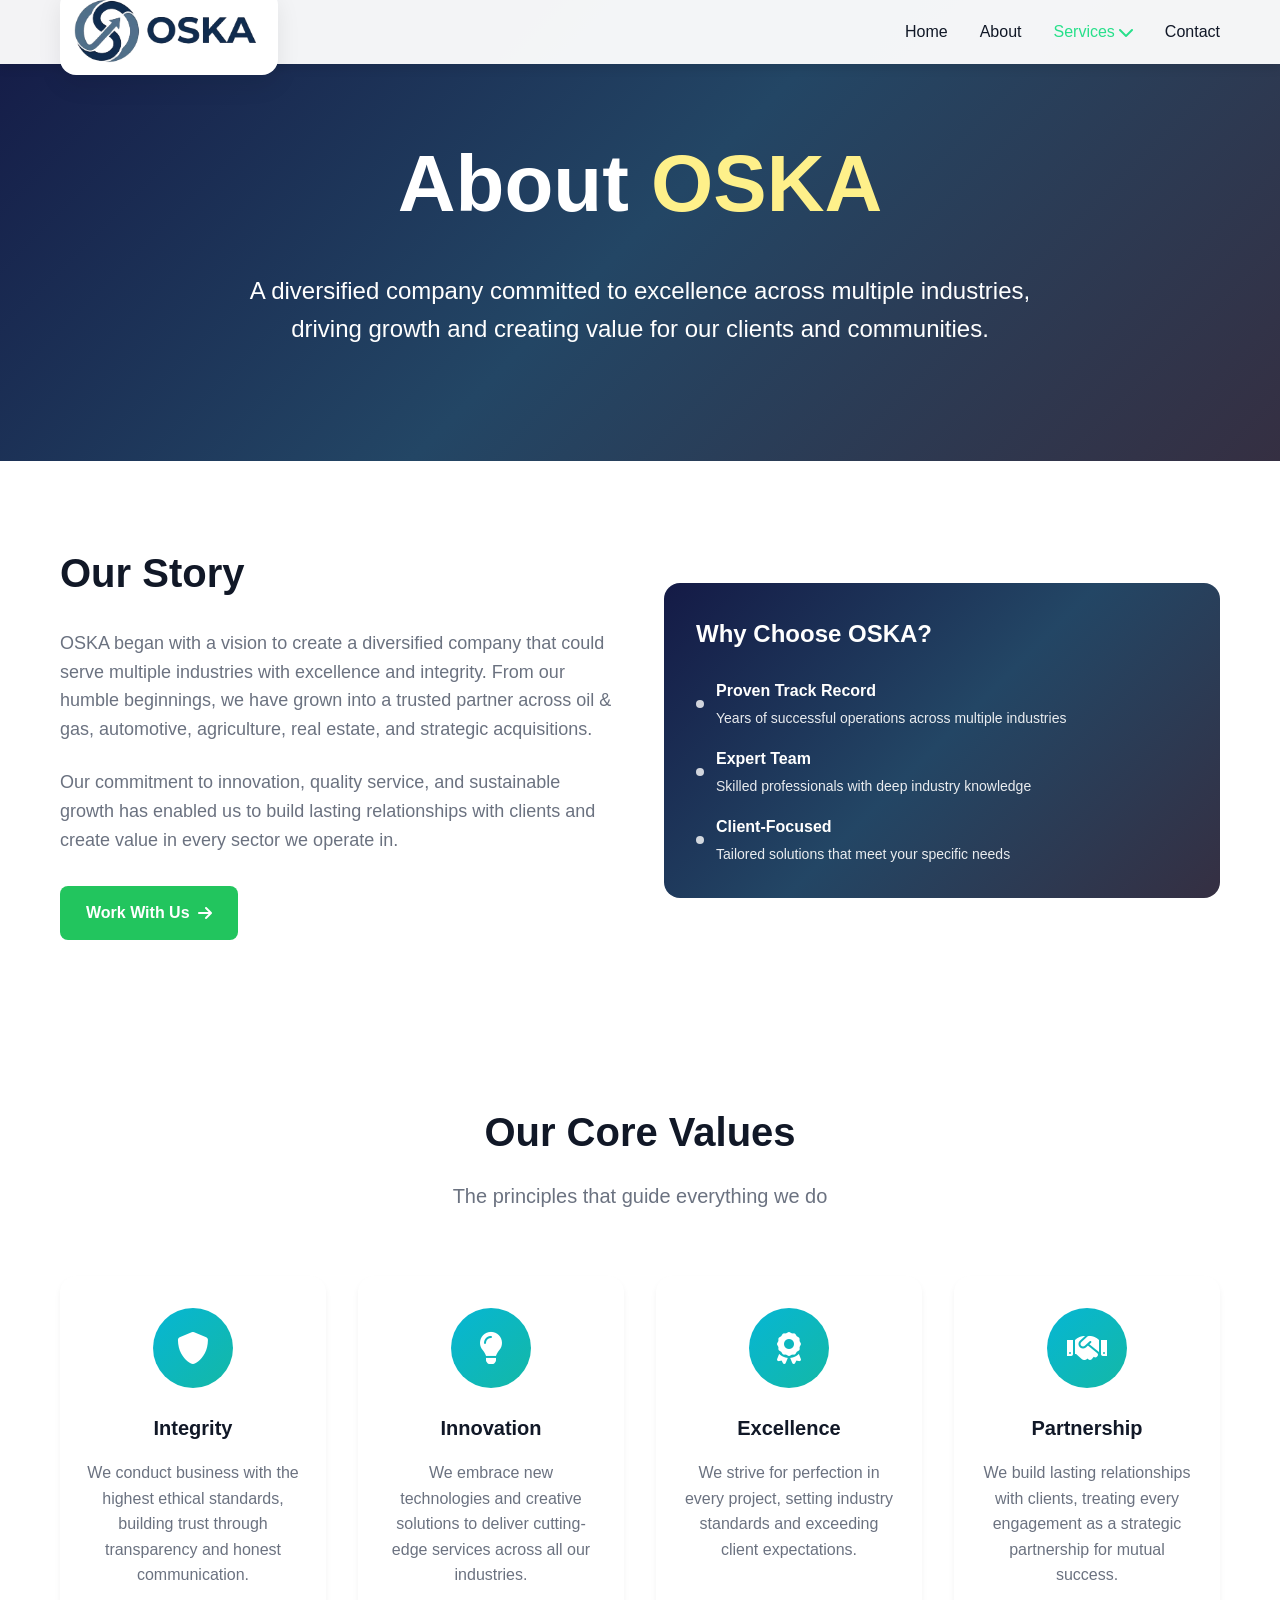
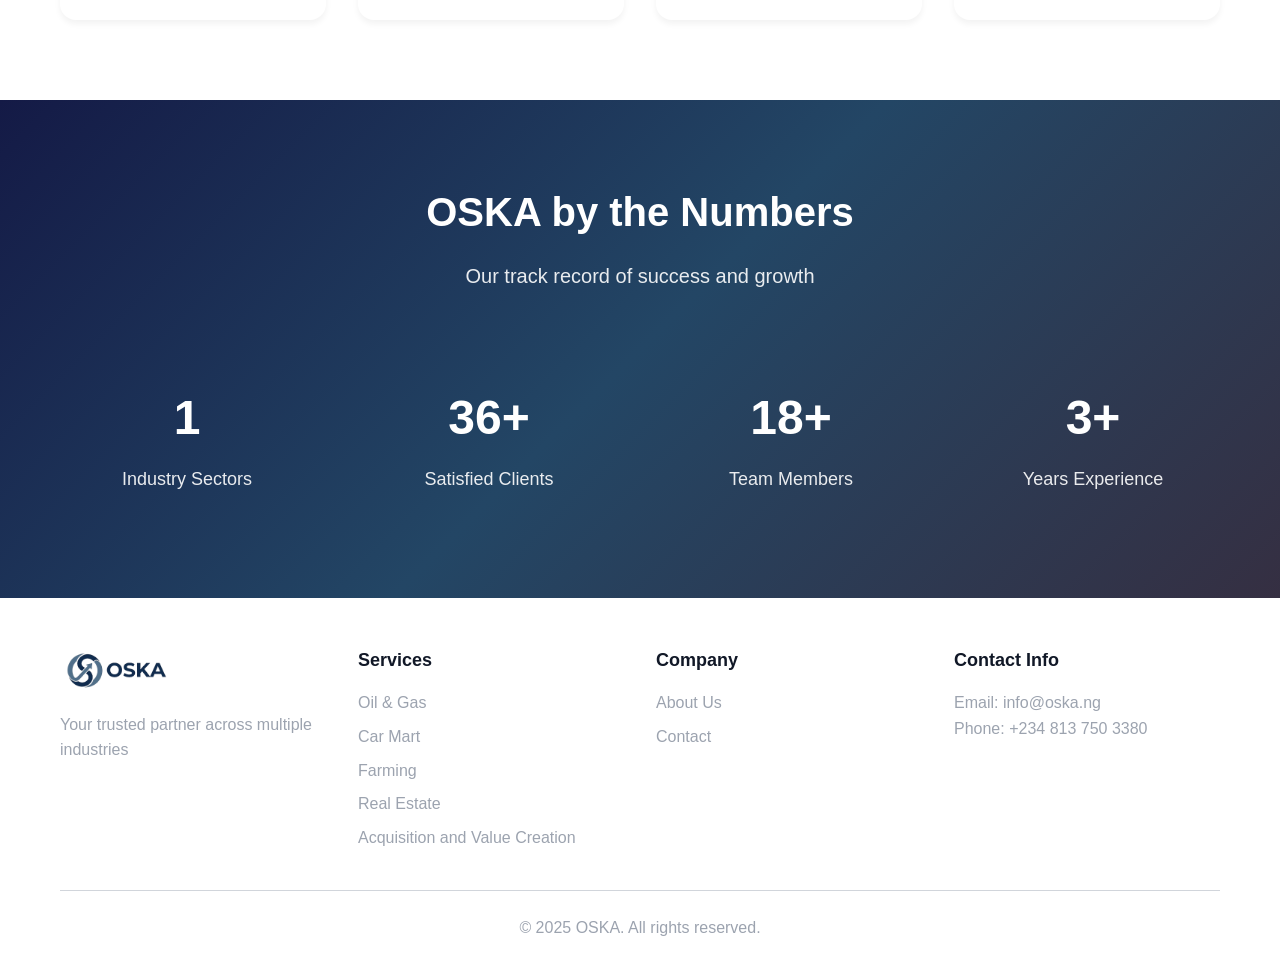
==== commit 39cdd921: "new" ====
--- a/about.html
+++ b/about.html
@@ -340,19 +340,21 @@
         </div>
         <div class="stats-grid">
           <div class="stat-item">
-            <span class="stat-number">5</span>
+            <span class="stat-number" data-target="5">0</span>
             <span class="stat-label">Industry Sectors</span>
           </div>
           <div class="stat-item">
-            <span class="stat-number">100+</span>
+            <span class="stat-number" data-target="100" data-suffix="+"
+              >0+</span
+            >
             <span class="stat-label">Satisfied Clients</span>
           </div>
           <div class="stat-item">
-            <span class="stat-number">50+</span>
+            <span class="stat-number" data-target="50" data-suffix="+">0+</span>
             <span class="stat-label">Team Members</span>
           </div>
           <div class="stat-item">
-            <span class="stat-number">10+</span>
+            <span class="stat-number" data-target="10" data-suffix="+">0+</span>
             <span class="stat-label">Years Experience</span>
           </div>
         </div>
--- a/styles.css
+++ b/styles.css
@@ -5,11 +5,93 @@
   box-sizing: border-box;
 }
 
+:root {
+  color-scheme: light dark;
+  --bg: #ffffff;
+  --surface: #ffffff;
+  --surface-strong: #f9fafb;
+  --text: #111827;
+  --text-muted: #6b7280;
+  --nav-bg: rgba(255, 255, 255, 0.95);
+  --dropdown-bg: #ffffff;
+  --card-bg: #ffffff;
+  --footer-bg: #ffffff;
+  --footer-text: #111827;
+  --footer-link: #9ca3af;
+  --section-bg: #f9fafb;
+  --border: #d1d5db;
+  --shadow: 0 4px 10px rgba(0, 0, 0, 0.1);
+  --btn-primary: #22c55e;
+  --btn-primary-hover: #16a34a;
+  --btn-outline: rgba(255, 255, 255, 0.8);
+  --btn-outline-hover-bg: rgba(255, 255, 255, 0.95);
+}
+
+@media (prefers-color-scheme: dark) {
+  :root {
+    --bg: #0f172a;
+    --surface: #111827;
+    --surface-strong: #1f2937;
+    --text: #f8fafc;
+    --text-muted: #94a3b8;
+    --nav-bg: rgba(15, 23, 42, 0.95);
+    --dropdown-bg: #111827;
+    --card-bg: #111827;
+    --footer-bg: #111827;
+    --footer-text: #f8fafc;
+    --footer-link: #94a3b8;
+    --section-bg: #111827;
+    --border: #334155;
+    --shadow: 0 4px 15px rgba(0, 0, 0, 0.45);
+    --btn-outline: rgba(255, 255, 255, 0.75);
+    --btn-outline-hover-bg: rgba(255, 255, 255, 0.1);
+  }
+}
+
+body[data-theme="light"] {
+  --bg: #ffffff;
+  --surface: #ffffff;
+  --surface-strong: #f9fafb;
+  --text: #111827;
+  --text-muted: #6b7280;
+  --nav-bg: rgba(255, 255, 255, 0.95);
+  --dropdown-bg: #ffffff;
+  --card-bg: #ffffff;
+  --footer-bg: #ffffff;
+  --footer-text: #111827;
+  --footer-link: #9ca3af;
+  --section-bg: #f9fafb;
+  --border: #d1d5db;
+  --shadow: 0 4px 10px rgba(0, 0, 0, 0.1);
+  --btn-outline: rgba(255, 255, 255, 0.8);
+  --btn-outline-hover-bg: rgba(255, 255, 255, 0.95);
+}
+
+body[data-theme="dark"] {
+  --bg: #0f172a;
+  --surface: #111827;
+  --surface-strong: #1f2937;
+  --text: #f8fafc;
+  --text-muted: #94a3b8;
+  --nav-bg: rgba(15, 23, 42, 0.95);
+  --dropdown-bg: #111827;
+  --card-bg: #111827;
+  --footer-bg: #111827;
+  --footer-text: #f8fafc;
+  --footer-link: #94a3b8;
+  --section-bg: #111827;
+  --border: #334155;
+  --shadow: 0 4px 15px rgba(0, 0, 0, 0.45);
+  --btn-outline: rgba(255, 255, 255, 0.75);
+  --btn-outline-hover-bg: rgba(255, 255, 255, 0.1);
+}
+
 body {
   font-family:
     -apple-system, BlinkMacSystemFont, "Segoe UI", Roboto, sans-serif;
   line-height: 1.6;
-  color: #333;
+  color: var(--text);
+  background: var(--bg);
 }
 
 .container {
@@ -20,8 +102,8 @@
 
 /* Navigation */
 .navbar {
-  background: white;
-  box-shadow: 0 2px 10px rgba(0, 0, 0, 0.1);
+  background: var(--nav-bg);
+  box-shadow: var(--shadow);
   position: fixed;
   top: 0;
   width: 100%;
@@ -45,6 +127,10 @@
   color: #ea580c;
   font-size: 24px;
   font-weight: bold;
+  background: #ffffff;
+  padding: 8px 12px;
+  border-radius: 16px;
+  box-shadow: 0 10px 25px rgba(0, 0, 0, 0.08);
 }
 
 .nav-brand .logo-img {
@@ -73,7 +159,7 @@
 
 .nav-link {
   text-decoration: none;
-  color: #374151;
+  color: var(--text);
   font-weight: 500;
   transition: color 0.3s;
   position: relative;
@@ -98,7 +184,7 @@
   position: absolute;
   top: 100%;
   left: 0;
-  background: white;
+  background: var(--dropdown-bg);
   box-shadow: 0 10px 25px rgba(0, 0, 0, 0.1);
   border-radius: 8px;
   padding: 8px 0;
@@ -119,26 +205,51 @@
   display: block;
   padding: 12px 16px;
   text-decoration: none;
-  color: #374151;
+  color: var(--text);
   font-size: 14px;
   transition: background 0.3s;
 }
 
 .dropdown-item:hover {
-  background: #f3f4f6;
+  background: rgba(255, 255, 255, 0.08);
 }
 
 .nav-toggle {
   display: none;
   flex-direction: column;
   cursor: pointer;
+  background: none;
+  border: none;
+  padding: 4px;
+}
+
+.theme-toggle {
+  display: inline-flex;
+  align-items: center;
+  justify-content: center;
+  width: 42px;
+  height: 42px;
+  border-radius: 50%;
+  border: 1px solid rgba(255, 255, 255, 0.18);
+  background: transparent;
+  color: var(--text);
+  cursor: pointer;
+  transition:
+    background 0.3s,
+    transform 0.3s,
+    color 0.3s;
+}
+
+.theme-toggle:hover {
+  background: rgba(255, 255, 255, 0.12);
+  transform: translateY(-1px);
 }
 
 .bar {
-  width: 25px;
-  height: 3px;
+  width: 20px;
+  height: 2px;
   background: #374151;
-  margin: 3px 0;
+  margin: 4px 0;
   transition: 0.3s;
 }
 
@@ -267,7 +378,7 @@
 
 .services-section {
   padding: 80px 0;
-  background: #f9fafb;
+  background: var(--section-bg);
 }
 
 .section-header {
@@ -278,13 +389,13 @@
 .section-title {
   font-size: 2.5rem;
   font-weight: bold;
-  color: #111827;
+  color: var(--text);
   margin-bottom: 16px;
 }
 
 .section-subtitle {
   font-size: 1.25rem;
-  color: #6b7280;
+  color: var(--text-muted);
   max-width: 600px;
   margin: 0 auto;
 }
@@ -297,7 +408,7 @@
 }
 
 .service-card {
-  background: white;
+  background: var(--card-bg);
   border-radius: 12px;
   overflow: hidden;
   box-shadow: 0 4px 6px rgba(0, 0, 0, 0.1);
@@ -331,7 +442,7 @@
 }
 
 .service-content p {
-  color: #6b7280;
+  color: var(--text-muted);
   margin-bottom: 24px;
 }
 
@@ -398,8 +509,8 @@
 
 /* Footer */
 .footer {
-  background: white;
-  color: #111827;
+  background: var(--footer-bg);
+  color: var(--footer-text);
   padding: 48px 0 24px;
 }
 
@@ -422,6 +533,9 @@
 .footer-brand .logo-img {
   height: 50px;
   width: auto;
+  background: #ffffff;
+  padding: 6px;
+  border-radius: 12px;
 }
 
 .footer-brand i {
@@ -443,7 +557,7 @@
 }
 
 .footer-section a {
-  color: #9ca3af;
+  color: var(--footer-link);
   text-decoration: none;
   transition: color 0.3s;
 }
@@ -453,14 +567,14 @@
 }
 
 .footer-section p {
-  color: #9ca3af;
+  color: var(--footer-link);
 }
 
 .footer-bottom {
-  border-top: 1px solid #374151;
+  border-top: 1px solid var(--border);
   padding-top: 24px;
   text-align: center;
-  color: #9ca3af;
+  color: var(--footer-link);
 }
 
 /* Form Styles */
@@ -476,7 +590,7 @@
 }
 
 .form-card {
-  background: white;
+  background: var(--card-bg);
   padding: 32px;
   border-radius: 12px;
   box-shadow: 0 4px 6px rgba(0, 0, 0, 0.1);
@@ -490,7 +604,7 @@
   display: block;
   margin-bottom: 8px;
   font-weight: 500;
-  color: #374151;
+  color: var(--text);
 }
 
 .form-group input,
@@ -498,9 +612,11 @@
 .form-group textarea {
   width: 100%;
   padding: 12px;
-  border: 2px solid #d1d5db;
+  border: 2px solid var(--border);
   border-radius: 8px;
   font-size: 16px;
+  background: var(--surface);
+  color: var(--text);
   transition: border-color 0.3s;
 }
 
@@ -524,7 +640,7 @@
 }
 
 .contact-card {
-  background: white;
+  background: var(--card-bg);
   padding: 24px;
   border-radius: 12px;
   box-shadow: 0 4px 6px rgba(0, 0, 0, 0.1);
@@ -571,7 +687,7 @@
 /* Feature Sections */
 .features-section {
   padding: 80px 0;
-  background: #f9fafb;
+  background: var(--section-bg);
 }
 
 .features-grid {
@@ -606,12 +722,12 @@
 .feature-content h3 {
   font-size: 1.125rem;
   font-weight: 600;
-  color: #111827;
+  color: var(--text);
   margin-bottom: 4px;
 }
 
 .feature-content p {
-  color: #6b7280;
+  color: var(--text-muted);
 }
 
 .feature-highlight {
@@ -651,7 +767,7 @@
 /* Process Section */
 .process-section {
   padding: 80px 0;
-  background: #f9fafb;
+  background: var(--section-bg);
 }
 
 .process-grid {
@@ -681,12 +797,12 @@
 .process-step h3 {
   font-size: 1.125rem;
   font-weight: 600;
-  color: #111827;
+  color: var(--text);
   margin-bottom: 8px;
 }
 
 .process-step p {
-  color: #6b7280;
+  color: var(--text-muted);
 }
 
 /* Values Section */
@@ -726,12 +842,12 @@
 .value-title {
   font-size: 1.25rem;
   font-weight: bold;
-  color: #111827;
+  color: var(--text);
   margin-bottom: 16px;
 }
 
 .value-description {
-  color: #6b7280;
+  color: var(--text-muted);
   line-height: 1.6;
 }
 
@@ -739,19 +855,21 @@
 @media (max-width: 768px) {
   .nav-menu {
     position: fixed;
-    left: -100%;
+    right: -280px;
     top: 64px;
     flex-direction: column;
-    background-color: white;
-    width: 100%;
+    background-color: var(--nav-bg);
+    width: 280px;
     text-align: center;
     transition: 0.3s;
-    box-shadow: 0 10px 27px rgba(0, 0, 0, 0.05);
+    box-shadow: -10px 10px 27px rgba(0, 0, 0, 0.15);
     padding: 20px 0;
+    max-height: calc(100vh - 64px);
+    overflow-y: auto;
   }
 
   .nav-menu.active {
-    left: 0;
+    right: 0;
   }
 
   .nav-toggle {
@@ -776,7 +894,7 @@
     visibility: visible;
     transform: none;
     box-shadow: none;
-    background: #f9fafb;
+    background: var(--dropdown-bg);
     margin-top: 8px;
   }
 
